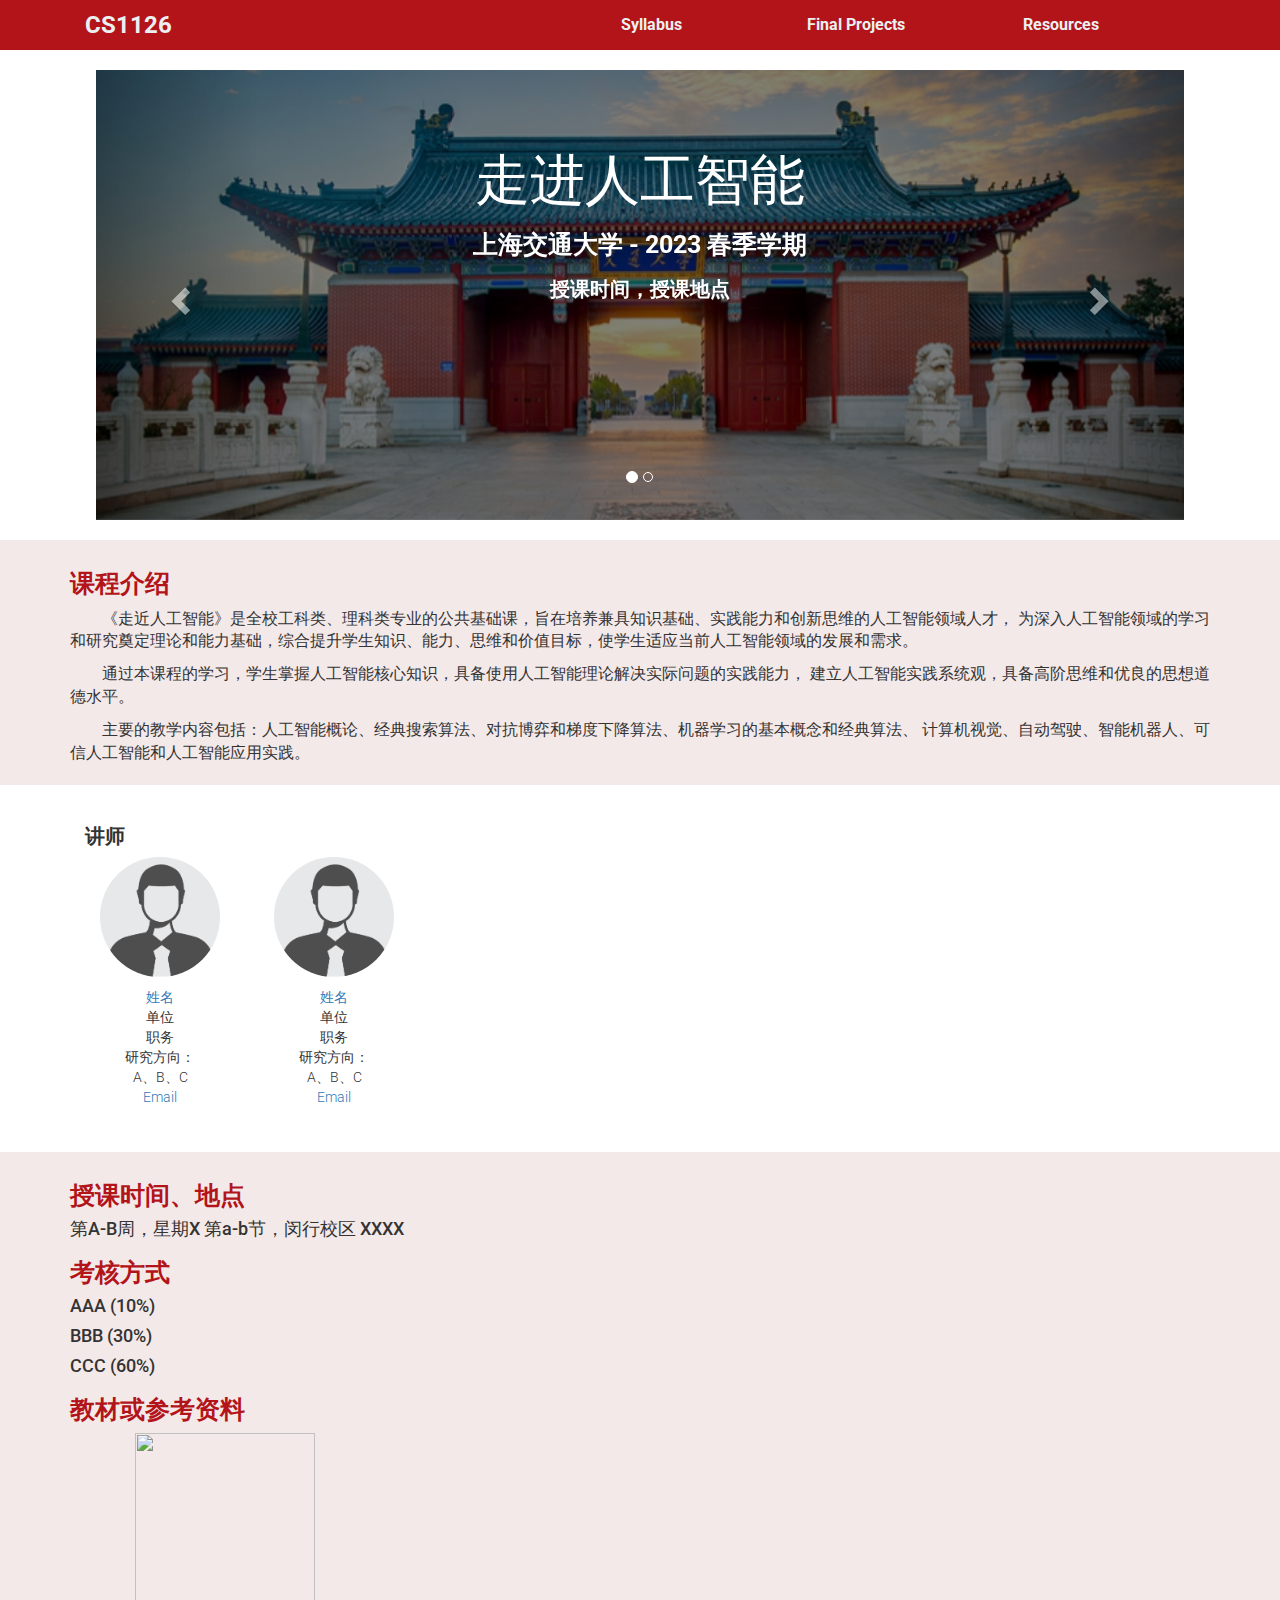
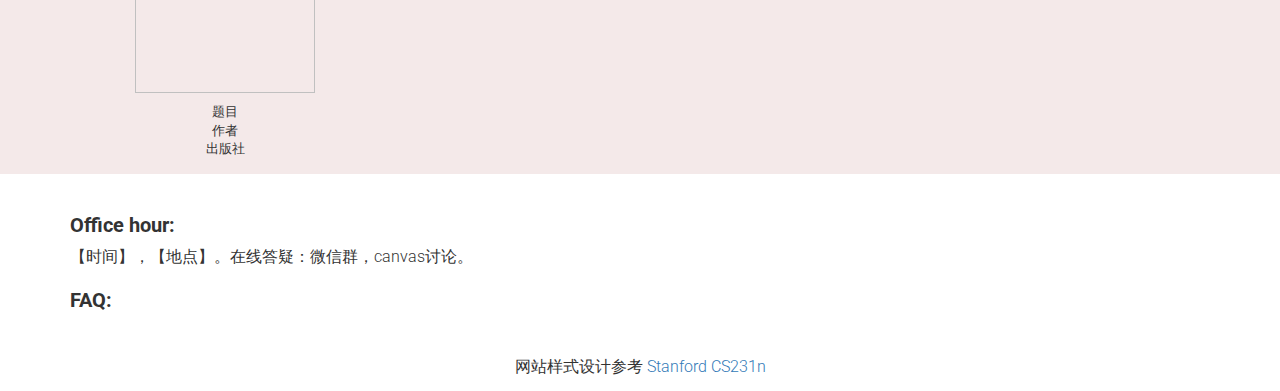
==== index.html @ 5882bd78 "init html" ====
<!DOCTYPE html>

<html lang="en">

<head>
    <meta charset="utf-8">
    <meta name="viewport" content="width=device-width, initial-scale=1.0">
    <script src="https://cdn.staticfile.org/jquery/2.1.1/jquery.min.js"></script>

    <title>SJTU-CS1126</title>

    <link rel="stylesheet" href="https://maxcdn.bootstrapcdn.com/bootstrap/3.2.0/css/bootstrap.min.css">
    <link href='http://fonts.googleapis.com/css?family=Roboto:400,300' rel='stylesheet' type='text/css'>

    <link rel="stylesheet" type="text/css" href="css/style.css"/>
    <link rel="stylesheet" href="https://maxcdn.bootstrapcdn.com/font-awesome/4.4.0/css/font-awesome.min.css">

    <!-- Google tag (gtag.js) 
    <script async src="https://www.googletagmanager.com/gtag/js?id=G-LLQ95VD1N7"></script>
    <script>
    window.dataLayer = window.dataLayer || [];
    function gtag(){dataLayer.push(arguments);}
    gtag('js', new Date());

    gtag('config', 'G-LLQ95VD1N7');
    </script>-->

</head>



<body>
    <nav class="navbar-default navbar-fixed-top">
        <div class="container">
            <div class="navbar-header">
                <a class="navbar-brand brand" href="index.html">CS1126</a>
                <button type="button" class="navbar-toggle collapsed" data-toggle="collapse" data-target="#bs-example-navbar-collapse-1" aria-expanded="false">
                    <span class="icon-bar"></span>
                    <span class="icon-bar"></span>
                    <span class="icon-bar"></span>
                </button>
            </div>

            <div class="collapse navbar-collapse" id="bs-example-navbar-collapse-1">
                <ul class="nav navbar-nav navbar-right">
                    <li><a href="syllabus.html"><b>Syllabus</b></a></li>
                    <li><a href="final_project.html"><b>Final Projects</b></a></li>
                    <li><a href="resources.html"><b>Resources</b></a></li>
                </ul>
            </div>
        </div>
    </nav>

    <div id="pic-header">
        <div id="myCarousel" class="carousel slide">
            
            <div class="overlay"></div>
            <!-- 轮播（Carousel）指标 -->
            <!-- <ol class="carousel-indicators" style="position: absolute; top: 380px; left: 50%;"> -->
            <ol class="carousel-indicators">
                <li data-target="#myCarousel" data-slide-to="0" class="active"></li>
                <li data-target="#myCarousel" data-slide-to="1"></li>
            </ol>   
            <!-- 轮播（Carousel）项目 -->
            <div class="carousel-inner">
                <div class="item active">
                    <!-- <img class="d-block w-100 " src="img/pics/SJTU1.jpg" alt="First slide"> -->
                    <!-- <div class="zoomImage" style="background-image: url(img/pics/SJTU1.jpg);"></div> -->
                    <div class="zoomImage">
                        <img src="img/pics/SJTU1.jpg" alt="Second slide">
                    </div>
                    <!-- <div class="carousel-caption">标题 1</div> -->
                </div>
                <div class="item">
                    <!-- <img class="d-block w-100" src="img/pics/SJTU2.jpg" alt="Second slide"> -->
                    <!-- <div class="zoomImage" style="background-image: url(img/pics/SJTU2.jpg);"></div> -->
                    <div class="zoomImage">
                        <img src="img/pics/SJTU2.jpg" alt="Second slide">
                    </div>
                </div>
            </div>
            <!-- 轮播（Carousel）导航 -->
            <a class="left carousel-control" style="height: 100%; z-index: 10;" href="#myCarousel" role="button" data-slide="prev">
                <span class="glyphicon glyphicon-chevron-left" aria-hidden="true"></span>
                <span class="sr-only">Previous</span>
            </a>
            <a class="right carousel-control" style="height: 100%; z-index: 10;" href="#myCarousel" role="button" data-slide="next">
                <span class="glyphicon glyphicon-chevron-right" aria-hidden="true"></span>
                <span class="sr-only">Next</span>
            </a>
            <!-- 尝试添加背景 
            <div class="overlay"></div> -->
           
        </div> 

        <div class="container h-50 align-items-center" style="margin-top: 60px;">
            <div class="d-flex h-50 text-center align-items-center">
                <div class="w-100 text-white">
                <h1><span style="color: #fff;">走进人工智能</span></h1>
                <h2><span style="color: #fff;">上海交通大学 - 2023 春季学期</span></h2>
                <h3><span style="color: #fff;">授课时间，授课地点</span></h3>
                </div>
            </div>
        </div>
        
    </div>

        
    


    <div class="sechighlight">
        <div class="container sec">
            <h2>课程介绍</h2>

            <div id="coursedesc" style="text-indent:2em">
                <p>《走近人工智能》是全校工科类、理科类专业的公共基础课，旨在培养兼具知识基础、实践能力和创新思维的人工智能领域人才，
                    为深入人工智能领域的学习和研究奠定理论和能力基础，综合提升学生知识、能力、思维和价值目标，使学生适应当前人工智能领域的发展和需求。</p>
                <p>通过本课程的学习，学生掌握人工智能核心知识，具备使用人工智能理论解决实际问题的实践能力，
                    建立人工智能实践系统观，具备高阶思维和优良的思想道德水平。</p>
                <p>主要的教学内容包括：人工智能概论、经典搜索算法、对抗博弈和梯度下降算法、机器学习的基本概念和经典算法、
                    计算机视觉、自动驾驶、智能机器人、可信人工智能和人工智能应用实践。</p>

            </div>
        </div>
    </div>

    <div class="container sec" id="people">
        <div class="col-md-6">
            <h3>讲师</h3>
            <div class="instructor" style="margin-bottom: 25px;">
                <div class="instructorphoto"><img src="img/photo/default-headshot.jpeg"></div>
                <div><a href="" target="_blank">姓名</a></div>
                <div>单位<br>职务<br>
                    研究方向：<br>
                    A、B、C
                </div>
                <div><a href="mailto:">Email</a></div>
            </div>
            
            <div class="instructor" style="margin-bottom: 25px;">
                <div class="instructorphoto"><img src="img/photo/default-headshot.jpeg"></div>
                <div><a href="" target="_blank">姓名</a></div>
                <div>单位<br>职务<br>
                    研究方向：<br>
                    A、B、C
                </div>
                <div><a href="mailto:">Email</a></div>
            </div>

            
        </div>

    </div>

    <div class="sechighlight">
        <div class="container sec" id="logistics">
            <h2>授课时间、地点</h2>
            <h4>第A-B周，星期X 第a-b节，闵行校区 XXXX</h4>

            <h2>考核方式</h2>
            <h4>AAA (10%)</h4>
            <h4>BBB (30%)</h4>
            <h4>CCC (60%)</h4>
            <!-- <ul>
                <li><div class="attn"> 每个项目小组由3名同学组成，1名老师或博士生单独指导 </div></li>
                <li>课程项目演讲 30%</li>
                <li>课程论文 30%</li>
            </ul> -->

            <h2>教材或参考资料</h2>
            <div class="col-md-12">

                <div class="refbook" style="width: 280px">
                    <div class="refbookpic"><img src="img/book/book2.jpeg"></div>
                    <div>
                        题目<br>
                        作者<br>
                        出版社
                    </div>
                </div>
            </div>
            
        </div>
    </div>


    <div class="container sec">
        <h3>Office hour: </h3>
        【时间】，【地点】。在线答疑：微信群，canvas讨论。
        <br>
        <h3>FAQ: </h3>

    </div>

    <!-- jQuery and Boostrap -->
    <script src="https://ajax.googleapis.com/ajax/libs/jquery/1.11.1/jquery.min.js"></script>
    <script src="https://maxcdn.bootstrapcdn.com/bootstrap/3.2.0/js/bootstrap.min.js"></script>

    <div class="container">
        <div class="bottom">
            <span>网站样式设计参考 <a href="http://cs231n.stanford.edu/index.html" target="_blank">Stanford CS231n</a></span>
        </div>
    </div>
    

</body>

</html>
---- css/style.css ----
body {
    font-family: 'Roboto', sans-serif;
    font-weight: 300;
    font-size: 16px;
    padding-top: 70px;
}

p {
    text-align: justify;
}

#header {
    margin-top: 20px;
    margin-bottom: 20px;
}

h1 {
    font-size: 30px;
    font-weight: 300;
    text-align: center;
}

h2 {
    font-size: 25px;
    /* font-weight: 300; */
    font-weight: bold;
    /* color: #8c1515; */
    color: #b2141a;
}

h3 {
    font-size: 20px;
    font-weight: bold;
}

.lhead {
    font-weight: normal;
    margin-top: 5px;
}

.litem {
    margin-top: 5px;
}

#footer {
    height: 100px;
    padding-top: 50px;
    text-align: center;
    position: relative;
}




.logo-left {
    height: 60px;
    float: left;
    margin-left: 50px;
}

.logo-right {
    height: 60px;
    float: right;
    margin-right: 50px;
}

.instructor {
    display: inline-block;
    width: 150px;
    text-align: center;
    margin-right: 20px;
    margin-bottom: 5px;
    font-size: 14px;
    vertical-align: middle;
}

/* .instructorphoto img {
    width: 120px;
    border-radius: 10px;
    margin-bottom: 10px;
    vertical-align: top;
} */

.instructorphoto img{
    width: 120px;
    height: 120px;
    object-fit: cover;
    display: inline-block;
    border: none;
    border-radius: 100px;
    margin-bottom: 10px;
}

.instructor .desc{
    height: 20%;
    margin-top: 10px;
}

.refbook{
    display: inline-block;
    width: 240px;
    text-align: center;
    margin-right: 5px;
    margin-bottom: 5px;
    font-size: 13px;
    vertical-align: middle;
}

.refbook btitle{
    font-size: 18px;
}

.refbookpic img{
    width: 180px;
    height: 260px;
    object-fit: cover;
    display: inline-block;
    border: none;
    margin-bottom: 10px;
}

.sec {
    margin-bottom: 10px;
    padding-top: 10px;
    padding-bottom: 10px;
}

.sechighlight {
    /* background-color: #f7f6f1; */
    background-color: #f4e9e9;
}

.tt {
    color: #060;
    display: inline-block;
}

#inputlayer {
    width: 65px;
}

.layer {
    width: 35px;
    display: inline-block;
    vertical-align: middle;
    margin-left: 10px;
    margin-bottom: 5px;
}

.actmap {
    display: block;
    border: 2px solid #FFF;
}

.pp {
    color: black;
    text-align: left;
    padding: 5px;
    height: 32px;
    margin: 2px;
    background-color: rgb(85, 187, 85);
    overflow: visible !important;
}


.qq {
    color: #060;
}

.qa {
    font-style: italic;
}

.attn{
    color: #ed1919;
}

.qqa {
    margin-bottom: 20px;
}

.spanh {
    font-weight: normal;
}

#coursedesc {
    text-align: justify;
}

#classicons {
    position: absolute;
    bottom: 20px;
    right: 20px;
}

.bold {
    font-weight: bold;
}

.red {
    color: #FF0000;
}

/* Navbar color / spacing */

.navbar-default {
    /* background-color: #8c1515;
    border-color: #c0392b; */
    background-color: #b2141a;
    border-color: #d8494ee5;
    
    text-align: center;
}

.navbar-default .navbar-brand {
    color: #ecf0f1;
    font-weight: bold;
    font-size: 24px;
    /* min-width: 20%; */
}

.navbar-default .navbar-brand:hover,
.navbar-default .navbar-brand:focus {
    color: #fbcbcc;
}

.navbar-default .navbar-text {
    color: #ecf0f1;
}

.navbar-default .navbar-collapse>ul {
    width: 60%;
    min-width: 30%;
}

.navbar-default .navbar-collapse>ul>li {
    width: 30%;
}

.navbar-default .navbar-nav>li>a {
    color: #ecf0f1;
    padding-right: 5px;
    padding-left: 20px;
}

.navbar-default .navbar-nav>li>a:hover,
.navbar-default .navbar-nav>li>a:focus {
    color: #fbcbcc;
}

.navbar-default .navbar-nav>.active>a,
.navbar-default .navbar-nav>.active>a:hover,
.navbar-default .navbar-nav>.active>a:focus {
    color: #fbcbcc;
    background-color: #c0392b;
}

.navbar-default .navbar-nav>.open>a,
.navbar-default .navbar-nav>.open>a:hover,
.navbar-default .navbar-nav>.open>a:focus {
    color: #fbcbcc;
    background-color: #c0392b;
}

.navbar-default .navbar-toggle {
    border-color: #fac07e;
}

.navbar-default .navbar-toggle:hover,
.navbar-default .navbar-toggle:focus {
    background-color: #e08e3c;
}

.navbar-default .navbar-toggle .icon-bar {
    background-color: #f7d9a6;
}

.navbar-default .navbar-collapse,
.navbar-default .navbar-form {
    border-color: #ecf0f1;
}

.navbar-default .navbar-link {
    color: #ecf0f1;
}

.navbar-default .navbar-link:hover {
    color: #fbe7cb;
}

/* Handle formatting on mobile */

@media (max-width: 767px) {
    .navbar-default .navbar-collapse>ul>li {
        width: 100%;
        text-align: left;
    }
    /* Force table to not be like tables anymore */
    table,
    thead,
    tbody,
    th,
    td,
    tr {
        display: block;
    }
    /* Hide table headers (but not display: none;, for accessibility) */
    thead tr {
        position: absolute;
        top: -9999px;
        left: -9999px;
    }
    /* Make each row look like a card */
    table tr {
        margin-bottom: 20px;
        border-bottom: 2px solid #ddd;
        box-shadow: 2px 2px 1px #dadada;
    }
    tr {
        border: 1px solid #ccc;
    }
    /* Behave  like a "row" */
    td {
        border: none;
        border-bottom: 1px solid #eee;
        position: relative;
        padding-left: 50%;
    }
    /* Position table header as data labels */
    td:before {
        top: 6px;
        left: 6px;
        width: 45%;
        padding-right: 10px;
        white-space: nowrap;
    }

    .container h1{
        font-size: 30px;
    }
    .container h2{
        font-size: 22px;
    }
    .container h3{
        font-size: 18px;
    }

}

@media (min-width: 767px) {
    .container h1{
        font-size: 55px;
    }
}



/* #video-header {
    position: relative;
    background-color: #333;
    height: 60vh;
    min-height: 25rem;
    max-height: 45rem;
    width: 85%;
    max-width: 1200px;
    overflow: hidden;
    margin: 0 auto;
    clear: both;
    margin-bottom: 20px;
}

#video-header div{
    margin: 0 auto;
    text-align: center;
    width: 100%;
}


#video-header video {
    position: absolute;
    top: 50%;
    left: 50%;
    min-width: 100%;
    min-height: 100%;
    width: auto;
    height: auto; 
    z-index: 0;
    -ms-transform: translateX(-50%) translateY(-50%);
    -moz-transform: translateX(-50%) translateY(-50%);
    -webkit-transform: translateX(-50%) translateY(-50%);
    transform: translateX(-50%) translateY(-50%);

    object-fit: fill
}

#video-header .container {
    position: relative;
    z-index: 2;
    margin-top: 9em;
}

#video-header .overlay {
    position: absolute;
    top: 100;
    left: 0;
    height: 100%;
    width: 100%;
    background-color: black;
    opacity: 0.5;
    z-index: 1;

} */
  

.bottom {
    display:block;
    width:100%;
    text-align:center;
    margin-top: 15px;
    margin-bottom: 15px;
    height: 20px;
}
.bottom span {
    position:relative;
    display:block;
    text-align: center;

}


#pic-header {
    position: relative;
    display: block;
    /* background-color: #333; */
    height: 60vh;
    min-height: 25rem;
    max-height: 45rem;
    width: 85%;
    max-width: 1200px;
    overflow: hidden;
    margin: 0 auto;
    clear: both;
    margin-bottom: 20px;
}


#pic-header div{
    margin: 0 auto;
    text-align: center;
    width: 100%;
}


/* .zoomImage{
    display: block;
    width:100%;
    height:0;
    padding-bottom: 40%;
    overflow:hidden;
    background-position: center center;
    background-repeat: no-repeat;
    -webkit-background-size:cover;
    -moz-background-size:cover;
    background-size:cover;
} */

/* .zoomImage img{
    width: 100%;
    height: 100%;
    width: auto;
    height: auto;
    object-fit: contain;
} */


.zoomImage{
    display: block;
    width:100%;
    height: 60vh;
    min-height: 25rem;
    max-height: 45rem;
}
.zoomImage img{
    width: 100%;
    height: 100%;
    object-fit: cover;
}

#pic-header .container {
    position: relative;
    z-index: 2;
    margin-top: 6em;
    width: 60%;
}

#pic-header .container h1{
    font-weight: bolder;
}

#pic-header .overlay {
    position: absolute;
    top: 100;
    left: 0;
    height: 100%;
    width: 100%;
    background-color: black;
    opacity: 0.5;
    z-index: 1;
}

#myCarousel {
    position: absolute;
    min-width: 100%;
    width: auto;
    height: fit-content;
    /* height: 60vh;
    min-height: 25rem;
    max-height: 45rem; */
}
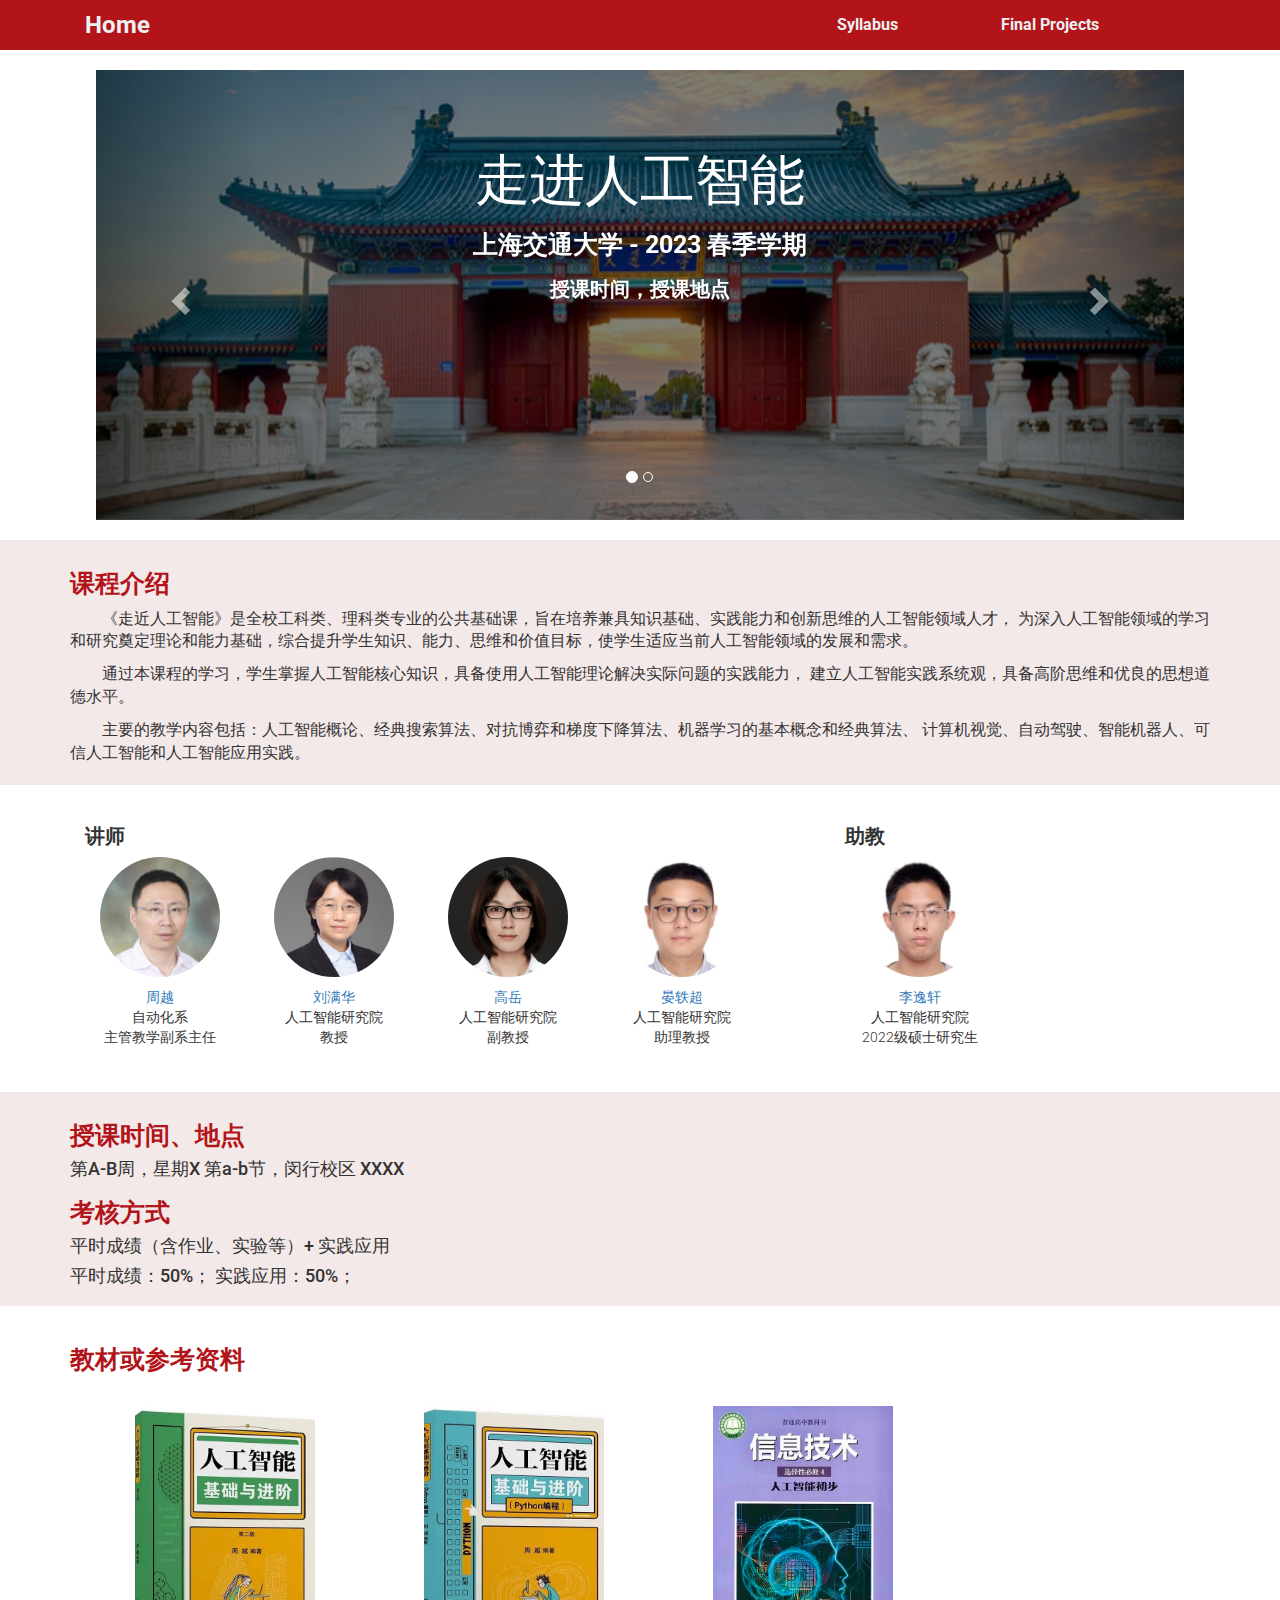
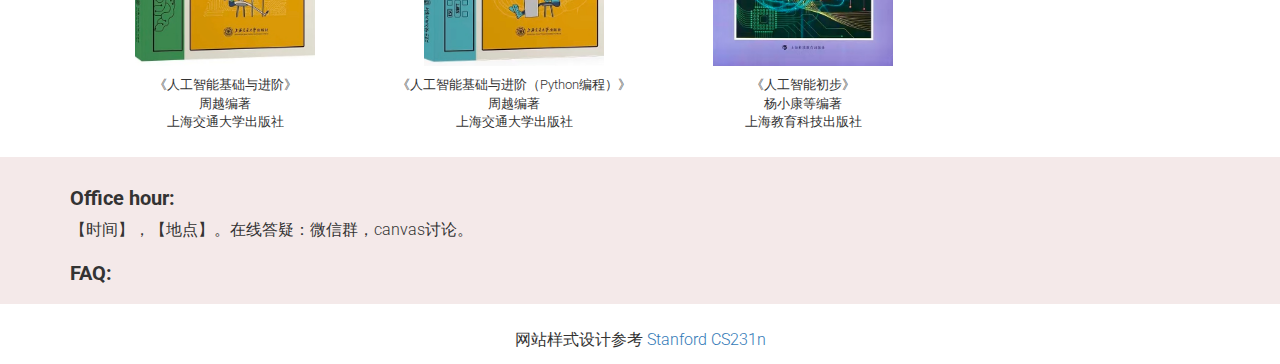
==== commit a319b0fb: "update info" ====
--- a/index.html
+++ b/index.html
@@ -7,7 +7,7 @@
     <meta name="viewport" content="width=device-width, initial-scale=1.0">
     <script src="https://cdn.staticfile.org/jquery/2.1.1/jquery.min.js"></script>
 
-    <title>SJTU-CS1126</title>
+    <title>SJTU-走进人工智能</title>
 
     <link rel="stylesheet" href="https://maxcdn.bootstrapcdn.com/bootstrap/3.2.0/css/bootstrap.min.css">
     <link href='http://fonts.googleapis.com/css?family=Roboto:400,300' rel='stylesheet' type='text/css'>
@@ -33,7 +33,7 @@
     <nav class="navbar-default navbar-fixed-top">
         <div class="container">
             <div class="navbar-header">
-                <a class="navbar-brand brand" href="index.html">CS1126</a>
+                <a class="navbar-brand brand" href="index.html">Home</a>
                 <button type="button" class="navbar-toggle collapsed" data-toggle="collapse" data-target="#bs-example-navbar-collapse-1" aria-expanded="false">
                     <span class="icon-bar"></span>
                     <span class="icon-bar"></span>
@@ -45,7 +45,7 @@
                 <ul class="nav navbar-nav navbar-right">
                     <li><a href="syllabus.html"><b>Syllabus</b></a></li>
                     <li><a href="final_project.html"><b>Final Projects</b></a></li>
-                    <li><a href="resources.html"><b>Resources</b></a></li>
+                    <!-- <li><a href="resources.html"><b>Resources</b></a></li> -->
                 </ul>
             </div>
         </div>
@@ -102,12 +102,9 @@
                 </div>
             </div>
         </div>
+    </div>
+
         
-    </div>
-
-        
-    
-
 
     <div class="sechighlight">
         <div class="container sec">
@@ -126,29 +123,47 @@
     </div>
 
     <div class="container sec" id="people">
-        <div class="col-md-6">
+        <div class="col-md-8">
             <h3>讲师</h3>
             <div class="instructor" style="margin-bottom: 25px;">
-                <div class="instructorphoto"><img src="img/photo/default-headshot.jpeg"></div>
-                <div><a href="" target="_blank">姓名</a></div>
-                <div>单位<br>职务<br>
-                    研究方向：<br>
-                    A、B、C
-                </div>
-                <div><a href="mailto:">Email</a></div>
+                <div class="instructorphoto"><img src="img/photo/yzhou2.jpg"></div>
+                <div><a href="" target="_blank">周越</a></div>
+                <div>自动化系<br>主管教学副系主任<br>
+                </div>
             </div>
             
             <div class="instructor" style="margin-bottom: 25px;">
-                <div class="instructorphoto"><img src="img/photo/default-headshot.jpeg"></div>
-                <div><a href="" target="_blank">姓名</a></div>
-                <div>单位<br>职务<br>
-                    研究方向：<br>
-                    A、B、C
-                </div>
-                <div><a href="mailto:">Email</a></div>
+                <div class="instructorphoto"><img src="img/photo/mhliu2.jpg"></div>
+                <div><a href="" target="_blank">刘满华</a></div>
+                <div>人工智能研究院<br>教授<br>
+                </div>
+            </div>
+
+            <div class="instructor" style="margin-bottom: 25px;">
+                <div class="instructorphoto"><img src="img/photo/ygao.jpeg"></div>
+                <div><a href="" target="_blank">高岳</a></div>
+                <div>人工智能研究院<br>副教授<br>
+                </div>
+            </div>
+
+            <div class="instructor" style="margin-bottom: 25px;">
+                <div class="instructorphoto"><img src="img/photo/ycyan2.jpg"></div>
+                <div><a href="" target="_blank">晏轶超</a></div>
+                <div>人工智能研究院<br>助理教授<br>
+                </div>
             </div>
 
             
+        </div>
+
+        <div class="col-md-2">
+            <h3>助教</h3>
+            <div class="instructor" style="margin-bottom: 25px;">
+                <div class="instructorphoto"><img src="img/photo/yxli2.jpg"></div>
+                <div><a href="" target="_blank">李逸轩</a></div>
+                <div>人工智能研究院<br>2022级硕士研究生<br>
+                </div>
+            </div>
         </div>
 
     </div>
@@ -159,39 +174,56 @@
             <h4>第A-B周，星期X 第a-b节，闵行校区 XXXX</h4>
 
             <h2>考核方式</h2>
-            <h4>AAA (10%)</h4>
-            <h4>BBB (30%)</h4>
-            <h4>CCC (60%)</h4>
-            <!-- <ul>
-                <li><div class="attn"> 每个项目小组由3名同学组成，1名老师或博士生单独指导 </div></li>
-                <li>课程项目演讲 30%</li>
-                <li>课程论文 30%</li>
-            </ul> -->
-
-            <h2>教材或参考资料</h2>
-            <div class="col-md-12">
-
-                <div class="refbook" style="width: 280px">
-                    <div class="refbookpic"><img src="img/book/book2.jpeg"></div>
-                    <div>
-                        题目<br>
-                        作者<br>
-                        出版社
-                    </div>
-                </div>
-            </div>
-            
-        </div>
-    </div>
-
-
-    <div class="container sec">
-        <h3>Office hour: </h3>
-        【时间】，【地点】。在线答疑：微信群，canvas讨论。
+            <h4>平时成绩（含作业、实验等）+ 实践应用</h4>
+            <h4>平时成绩：50%； 实践应用：50%； </h4>
+        </div>
+    </div>
+
+    <div class="container sec" >
+        <h2>教材或参考资料</h2>
         <br>
-        <h3>FAQ: </h3>
-
-    </div>
+        <div class="col-md-12">
+
+            <div class="refbook" style="width: 280px">
+                <div class="refbookpic"><img src="img/book/book1-2.jpg"></div>
+                <div>
+                    《人工智能基础与进阶》<br>
+                    周越编著<br>
+                    上海交通大学出版社
+                </div>
+            </div>
+
+            <div class="refbook" style="width: 280px">
+                <div class="refbookpic"><img src="img/book/book2-2.jpg"></div>
+                <div>
+                    《人工智能基础与进阶（Python编程）》<br>
+                    周越编著<br>
+                    上海交通大学出版社
+                </div>
+            </div>
+
+            <div class="refbook" style="width: 280px">
+                <div class="refbookpic"><img src="img/book/book3-2.jpg"></div>
+                <div>
+                    《人工智能初步》<br>
+                    杨小康等编著<br>
+                    上海教育科技出版社
+                </div>
+            </div>
+
+        </div>
+    </div>
+
+
+    <div class="sechighlight">
+        <div class="container sec">
+            <h3>Office hour: </h3>
+            【时间】，【地点】。在线答疑：微信群，canvas讨论。
+            <br>
+            <h3>FAQ: </h3>
+        </div>
+    </div>
+
 
     <!-- jQuery and Boostrap -->
     <script src="https://ajax.googleapis.com/ajax/libs/jquery/1.11.1/jquery.min.js"></script>
--- a/css/style.css
+++ b/css/style.css
@@ -229,12 +229,15 @@
 }
 
 .navbar-default .navbar-collapse>ul {
-    width: 60%;
-    min-width: 30%;
+    /* width: 60%;
+    min-width: 30%; */
+    width: 40%;
+    min-width: 20%;
 }
 
 .navbar-default .navbar-collapse>ul>li {
-    width: 30%;
+    /* width: 30%; */
+    width: 40%;
 }
 
 .navbar-default .navbar-nav>li>a {
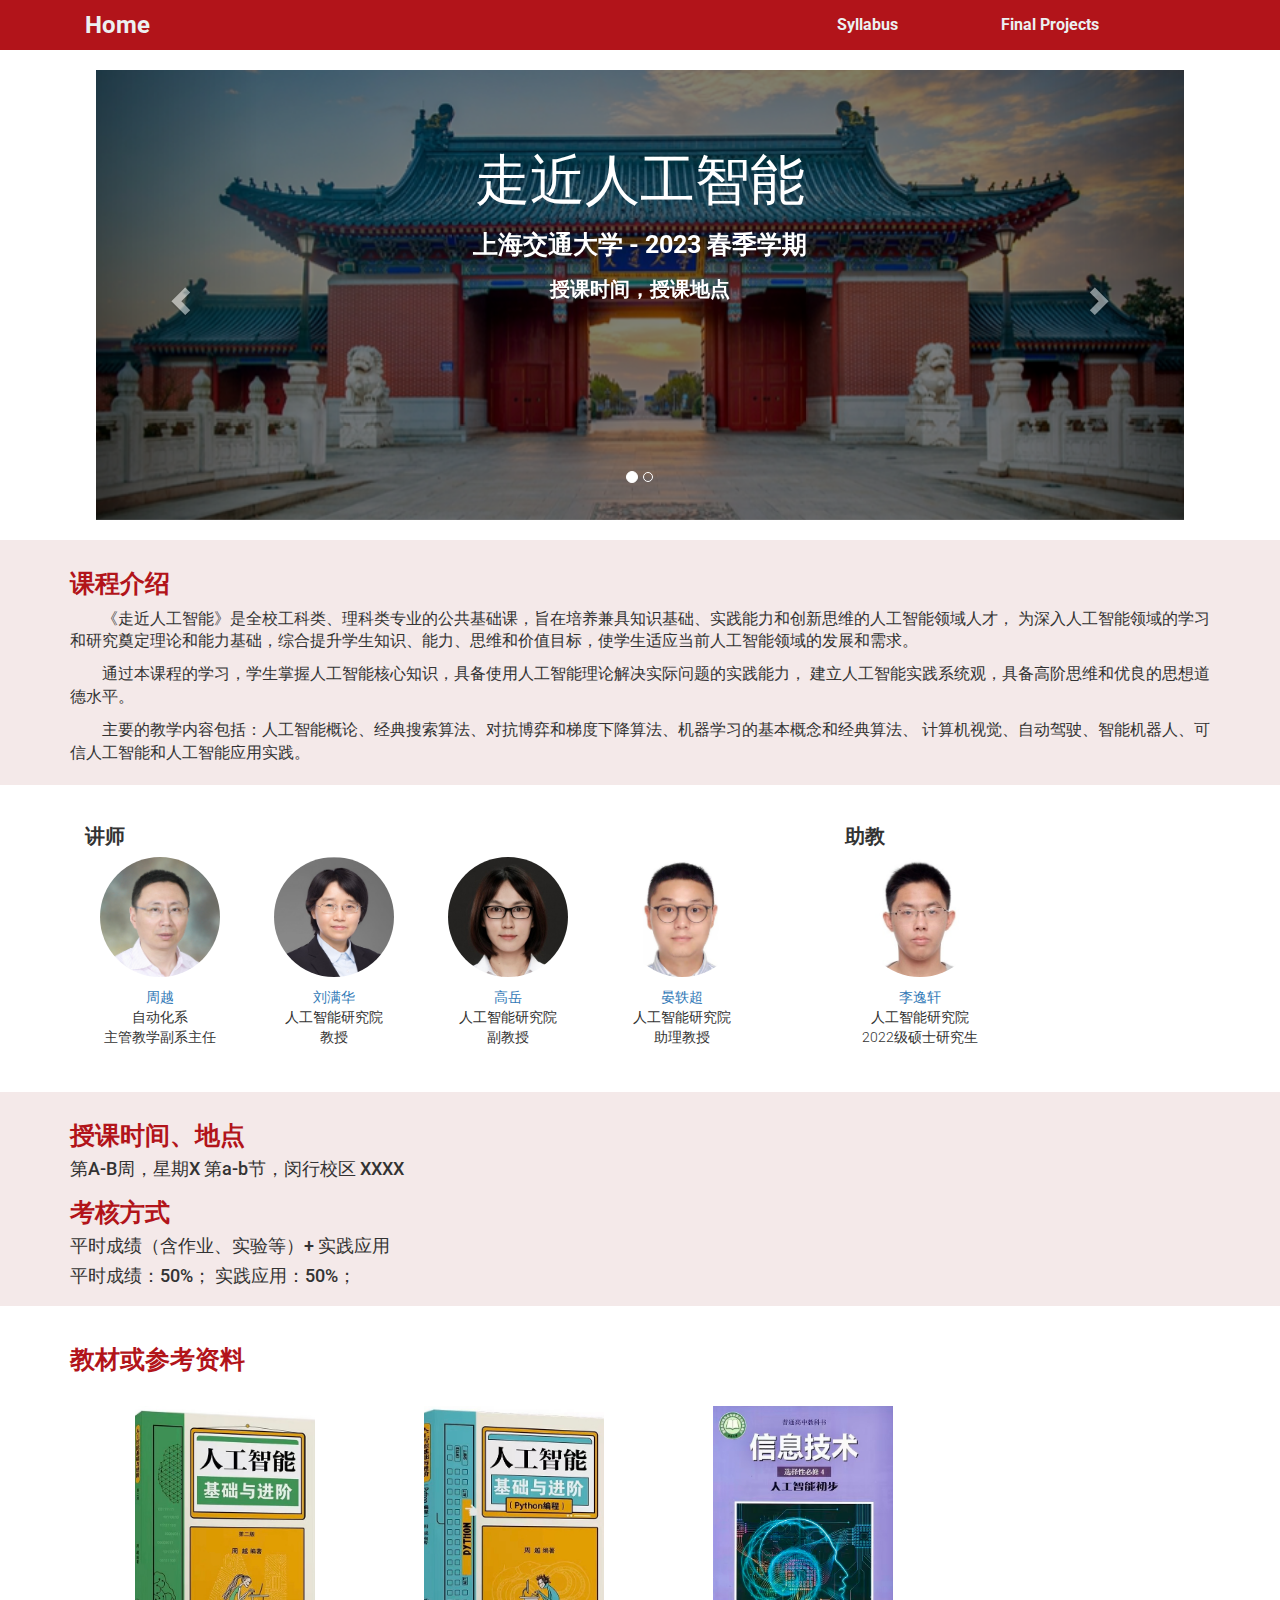
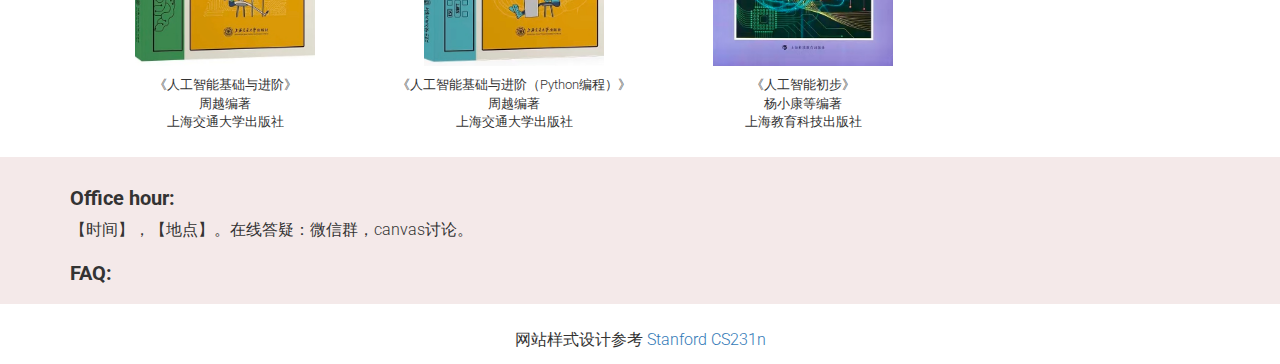
==== commit 81ecb033: "update title" ====
--- a/index.html
+++ b/index.html
@@ -7,7 +7,7 @@
     <meta name="viewport" content="width=device-width, initial-scale=1.0">
     <script src="https://cdn.staticfile.org/jquery/2.1.1/jquery.min.js"></script>
 
-    <title>SJTU-走进人工智能</title>
+    <title>SJTU-走近人工智能</title>
 
     <link rel="stylesheet" href="https://maxcdn.bootstrapcdn.com/bootstrap/3.2.0/css/bootstrap.min.css">
     <link href='http://fonts.googleapis.com/css?family=Roboto:400,300' rel='stylesheet' type='text/css'>
@@ -96,7 +96,7 @@
         <div class="container h-50 align-items-center" style="margin-top: 60px;">
             <div class="d-flex h-50 text-center align-items-center">
                 <div class="w-100 text-white">
-                <h1><span style="color: #fff;">走进人工智能</span></h1>
+                <h1><span style="color: #fff;">走近人工智能</span></h1>
                 <h2><span style="color: #fff;">上海交通大学 - 2023 春季学期</span></h2>
                 <h3><span style="color: #fff;">授课时间，授课地点</span></h3>
                 </div>
--- a/css/style.css
+++ b/css/style.css
@@ -339,7 +339,7 @@
     }
 
     .container h1{
-        font-size: 30px;
+        font-size: 26px;
     }
     .container h2{
         font-size: 22px;
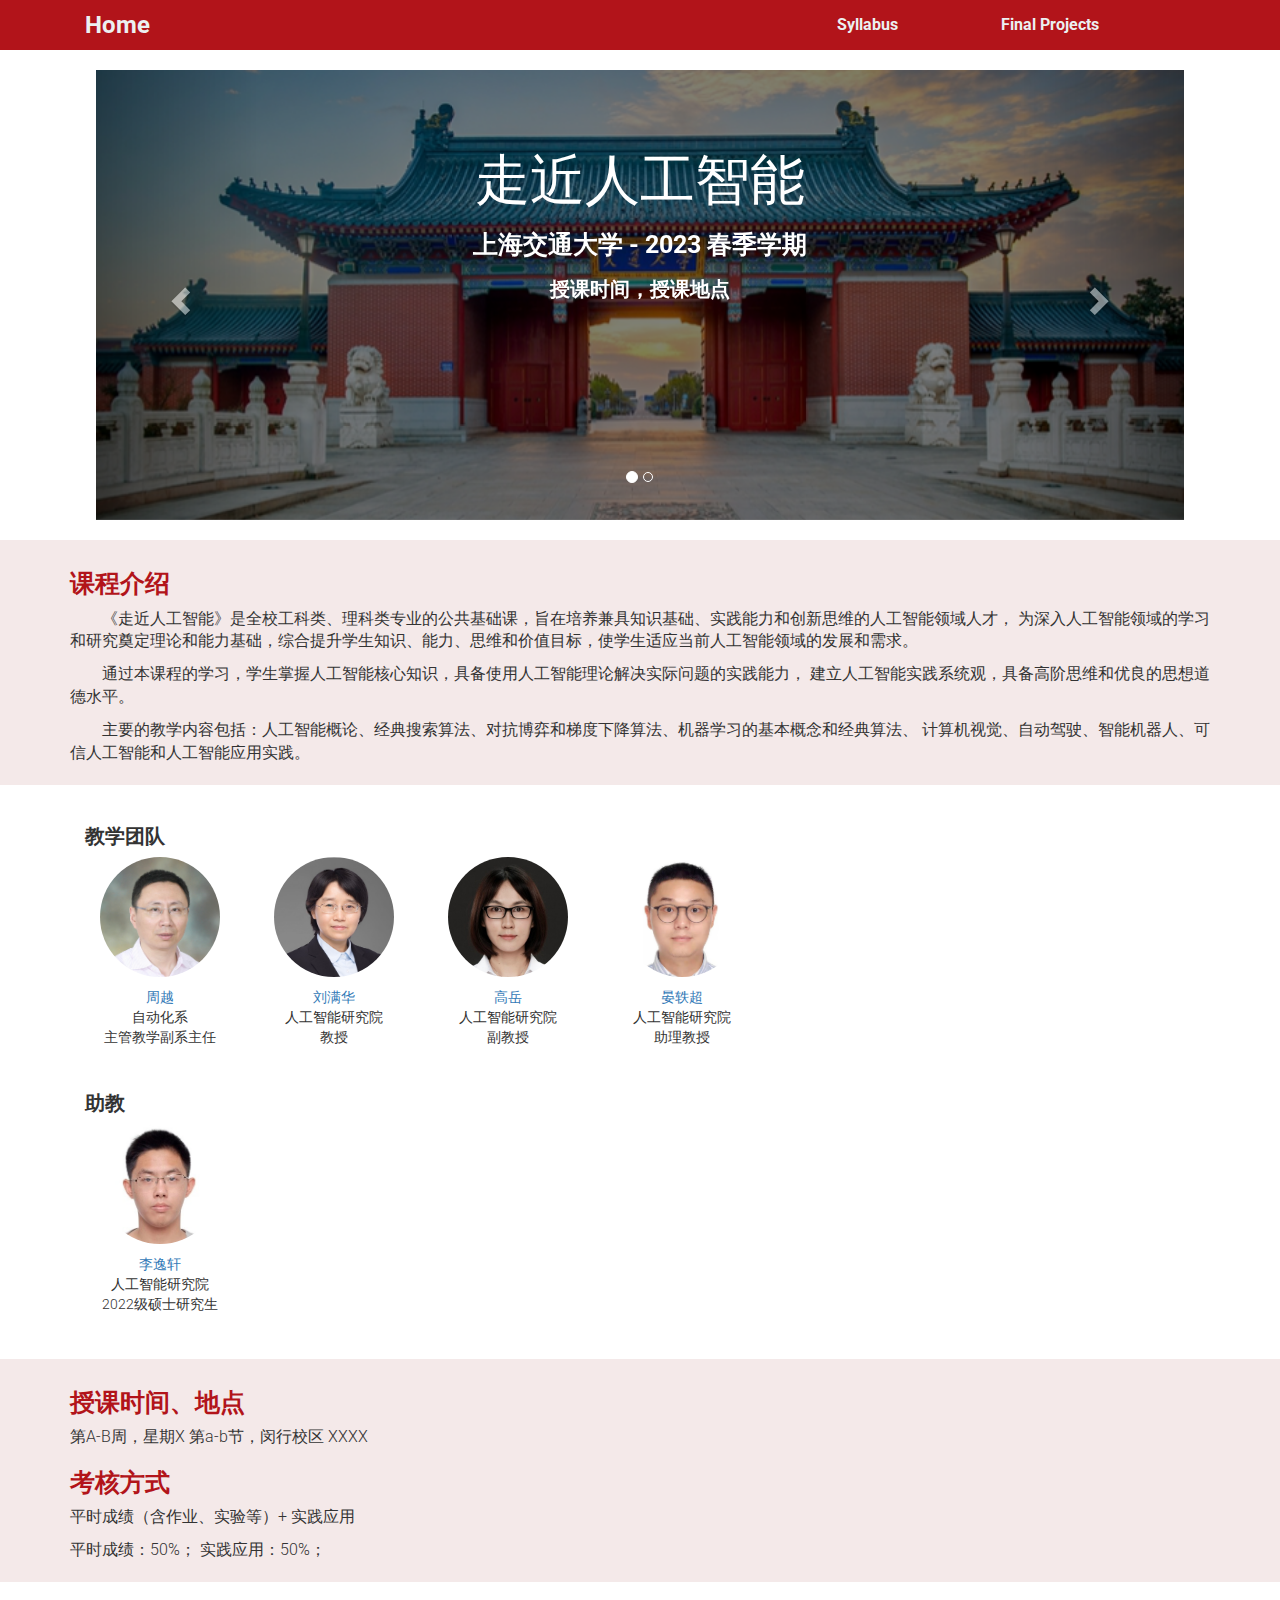
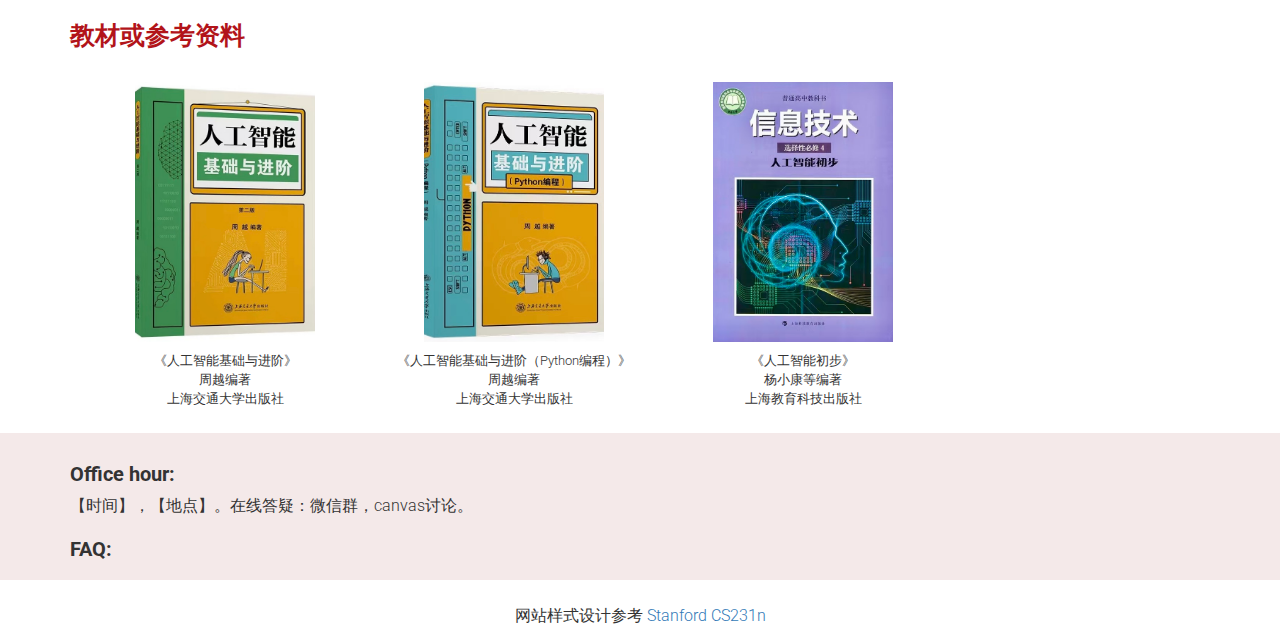
==== commit 3fb7a4bb: "adjust style" ====
--- a/index.html
+++ b/index.html
@@ -123,8 +123,8 @@
     </div>
 
     <div class="container sec" id="people">
-        <div class="col-md-8">
-            <h3>讲师</h3>
+        <div class="col-md-12">
+            <h3>教学团队</h3>
             <div class="instructor" style="margin-bottom: 25px;">
                 <div class="instructorphoto"><img src="img/photo/yzhou2.jpg"></div>
                 <div><a href="" target="_blank">周越</a></div>
@@ -156,7 +156,7 @@
             
         </div>
 
-        <div class="col-md-2">
+        <div class="col-md-12">
             <h3>助教</h3>
             <div class="instructor" style="margin-bottom: 25px;">
                 <div class="instructorphoto"><img src="img/photo/yxli2.jpg"></div>
@@ -171,11 +171,11 @@
     <div class="sechighlight">
         <div class="container sec" id="logistics">
             <h2>授课时间、地点</h2>
-            <h4>第A-B周，星期X 第a-b节，闵行校区 XXXX</h4>
+            <p>第A-B周，星期X 第a-b节，闵行校区 XXXX</p>
 
             <h2>考核方式</h2>
-            <h4>平时成绩（含作业、实验等）+ 实践应用</h4>
-            <h4>平时成绩：50%； 实践应用：50%； </h4>
+            <p>平时成绩（含作业、实验等）+ 实践应用</p>
+            <p>平时成绩：50%； 实践应用：50%； </p>
         </div>
     </div>
 
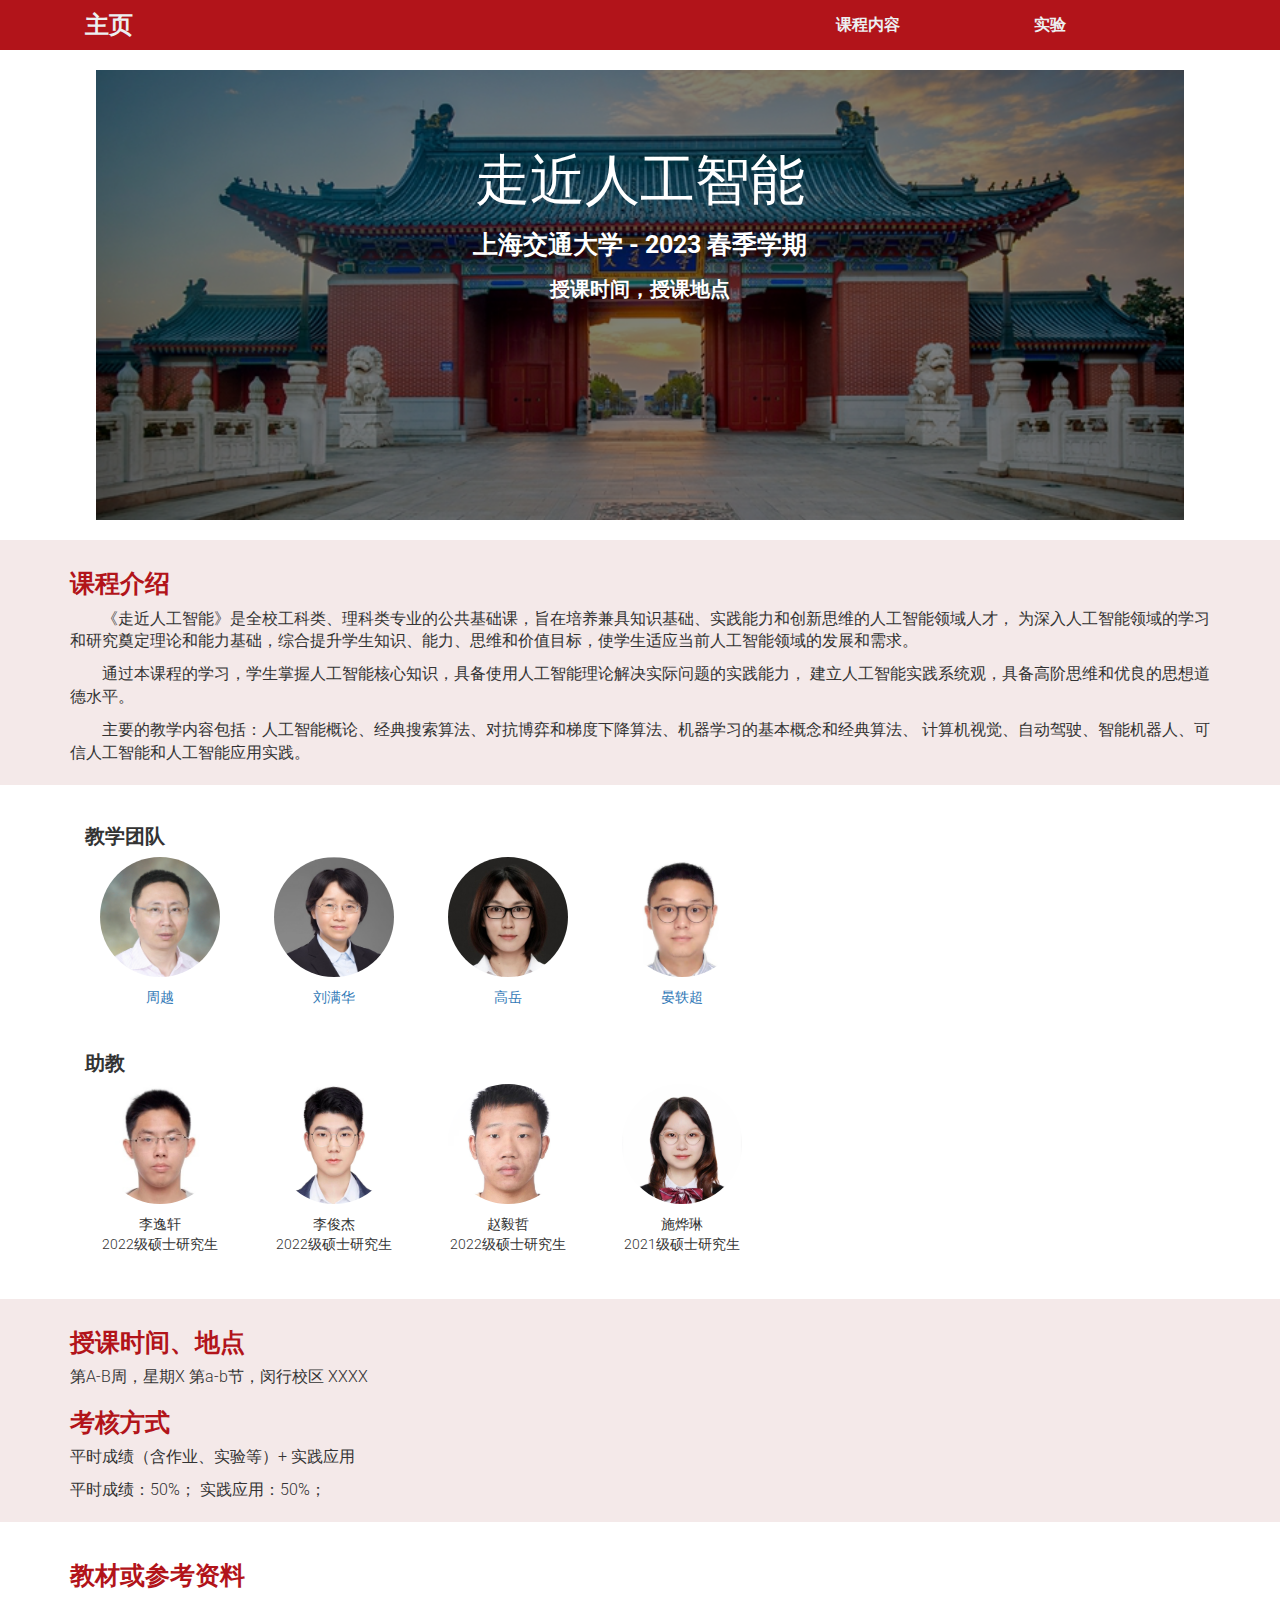
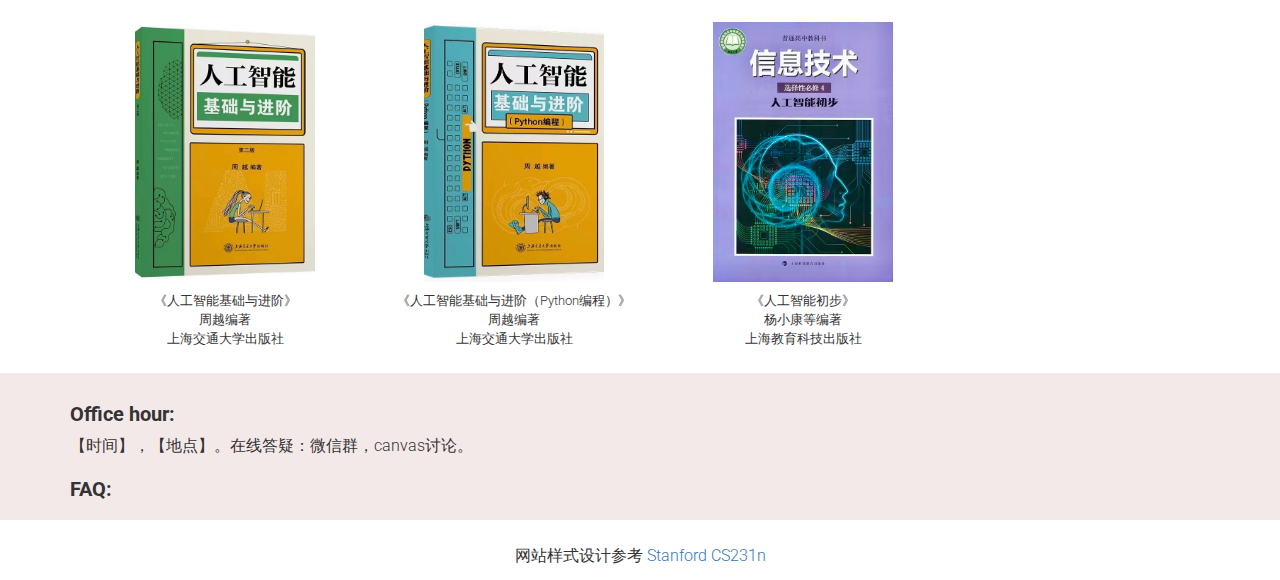
==== commit a844a765: "update info" ====
--- a/index.html
+++ b/index.html
@@ -33,7 +33,7 @@
     <nav class="navbar-default navbar-fixed-top">
         <div class="container">
             <div class="navbar-header">
-                <a class="navbar-brand brand" href="index.html">Home</a>
+                <a class="navbar-brand brand" href="index.html">主页</a>
                 <button type="button" class="navbar-toggle collapsed" data-toggle="collapse" data-target="#bs-example-navbar-collapse-1" aria-expanded="false">
                     <span class="icon-bar"></span>
                     <span class="icon-bar"></span>
@@ -43,8 +43,8 @@
 
             <div class="collapse navbar-collapse" id="bs-example-navbar-collapse-1">
                 <ul class="nav navbar-nav navbar-right">
-                    <li><a href="syllabus.html"><b>Syllabus</b></a></li>
-                    <li><a href="final_project.html"><b>Final Projects</b></a></li>
+                    <li><a href="syllabus.html"><b>课程内容</b></a></li>
+                    <li><a href="final_project.html"><b>实验</b></a></li>
                     <!-- <li><a href="resources.html"><b>Resources</b></a></li> -->
                 </ul>
             </div>
@@ -55,31 +55,25 @@
         <div id="myCarousel" class="carousel slide">
             
             <div class="overlay"></div>
-            <!-- 轮播（Carousel）指标 -->
-            <!-- <ol class="carousel-indicators" style="position: absolute; top: 380px; left: 50%;"> -->
-            <ol class="carousel-indicators">
+            <div class="zoomImage">
+                <img src="img/pics/SJTU1.jpg" alt="Second slide">
+            </div>
+            <!-- <ol class="carousel-indicators">
                 <li data-target="#myCarousel" data-slide-to="0" class="active"></li>
                 <li data-target="#myCarousel" data-slide-to="1"></li>
             </ol>   
-            <!-- 轮播（Carousel）项目 -->
             <div class="carousel-inner">
                 <div class="item active">
-                    <!-- <img class="d-block w-100 " src="img/pics/SJTU1.jpg" alt="First slide"> -->
-                    <!-- <div class="zoomImage" style="background-image: url(img/pics/SJTU1.jpg);"></div> -->
                     <div class="zoomImage">
                         <img src="img/pics/SJTU1.jpg" alt="Second slide">
                     </div>
-                    <!-- <div class="carousel-caption">标题 1</div> -->
                 </div>
                 <div class="item">
-                    <!-- <img class="d-block w-100" src="img/pics/SJTU2.jpg" alt="Second slide"> -->
-                    <!-- <div class="zoomImage" style="background-image: url(img/pics/SJTU2.jpg);"></div> -->
                     <div class="zoomImage">
                         <img src="img/pics/SJTU2.jpg" alt="Second slide">
                     </div>
                 </div>
             </div>
-            <!-- 轮播（Carousel）导航 -->
             <a class="left carousel-control" style="height: 100%; z-index: 10;" href="#myCarousel" role="button" data-slide="prev">
                 <span class="glyphicon glyphicon-chevron-left" aria-hidden="true"></span>
                 <span class="sr-only">Previous</span>
@@ -87,10 +81,7 @@
             <a class="right carousel-control" style="height: 100%; z-index: 10;" href="#myCarousel" role="button" data-slide="next">
                 <span class="glyphicon glyphicon-chevron-right" aria-hidden="true"></span>
                 <span class="sr-only">Next</span>
-            </a>
-            <!-- 尝试添加背景 
-            <div class="overlay"></div> -->
-           
+            </a> -->
         </div> 
 
         <div class="container h-50 align-items-center" style="margin-top: 60px;">
@@ -128,29 +119,25 @@
             <div class="instructor" style="margin-bottom: 25px;">
                 <div class="instructorphoto"><img src="img/photo/yzhou2.jpg"></div>
                 <div><a href="" target="_blank">周越</a></div>
-                <div>自动化系<br>主管教学副系主任<br>
-                </div>
+                <!-- <div>自动化系<br>主管教学副系主任<br></div> -->
             </div>
             
             <div class="instructor" style="margin-bottom: 25px;">
                 <div class="instructorphoto"><img src="img/photo/mhliu2.jpg"></div>
                 <div><a href="" target="_blank">刘满华</a></div>
-                <div>人工智能研究院<br>教授<br>
-                </div>
+                <!-- <div>人工智能研究院<br>教授<br></div> -->
             </div>
 
             <div class="instructor" style="margin-bottom: 25px;">
                 <div class="instructorphoto"><img src="img/photo/ygao.jpeg"></div>
                 <div><a href="" target="_blank">高岳</a></div>
-                <div>人工智能研究院<br>副教授<br>
-                </div>
+                <!-- <div>人工智能研究院<br>副教授<br></div> -->
             </div>
 
             <div class="instructor" style="margin-bottom: 25px;">
                 <div class="instructorphoto"><img src="img/photo/ycyan2.jpg"></div>
                 <div><a href="" target="_blank">晏轶超</a></div>
-                <div>人工智能研究院<br>助理教授<br>
-                </div>
+                <!-- <div>人工智能研究院<br>助理教授<br></div> -->
             </div>
 
             
@@ -160,9 +147,26 @@
             <h3>助教</h3>
             <div class="instructor" style="margin-bottom: 25px;">
                 <div class="instructorphoto"><img src="img/photo/yxli2.jpg"></div>
-                <div><a href="" target="_blank">李逸轩</a></div>
-                <div>人工智能研究院<br>2022级硕士研究生<br>
-                </div>
+                <div>李逸轩</div>
+                <div>2022级硕士研究生<br></div>
+            </div>
+
+            <div class="instructor" style="margin-bottom: 25px;">
+                <div class="instructorphoto"><img src="img/photo/jjli.jpg"></div>
+                <div>李俊杰</div>
+                <div>2022级硕士研究生<br></div>
+            </div>
+
+            <div class="instructor" style="margin-bottom: 25px;">
+                <div class="instructorphoto"><img src="img/photo/yzzhao.jpg"></div>
+                <div>赵毅哲</div>
+                <div>2022级硕士研究生<br></div>
+            </div>
+
+            <div class="instructor" style="margin-bottom: 25px;">
+                <div class="instructorphoto"><img src="img/photo/ylshi.jpg"></div>
+                <div>施烨琳</div>
+                <div>2021级硕士研究生<br></div>
             </div>
         </div>
 
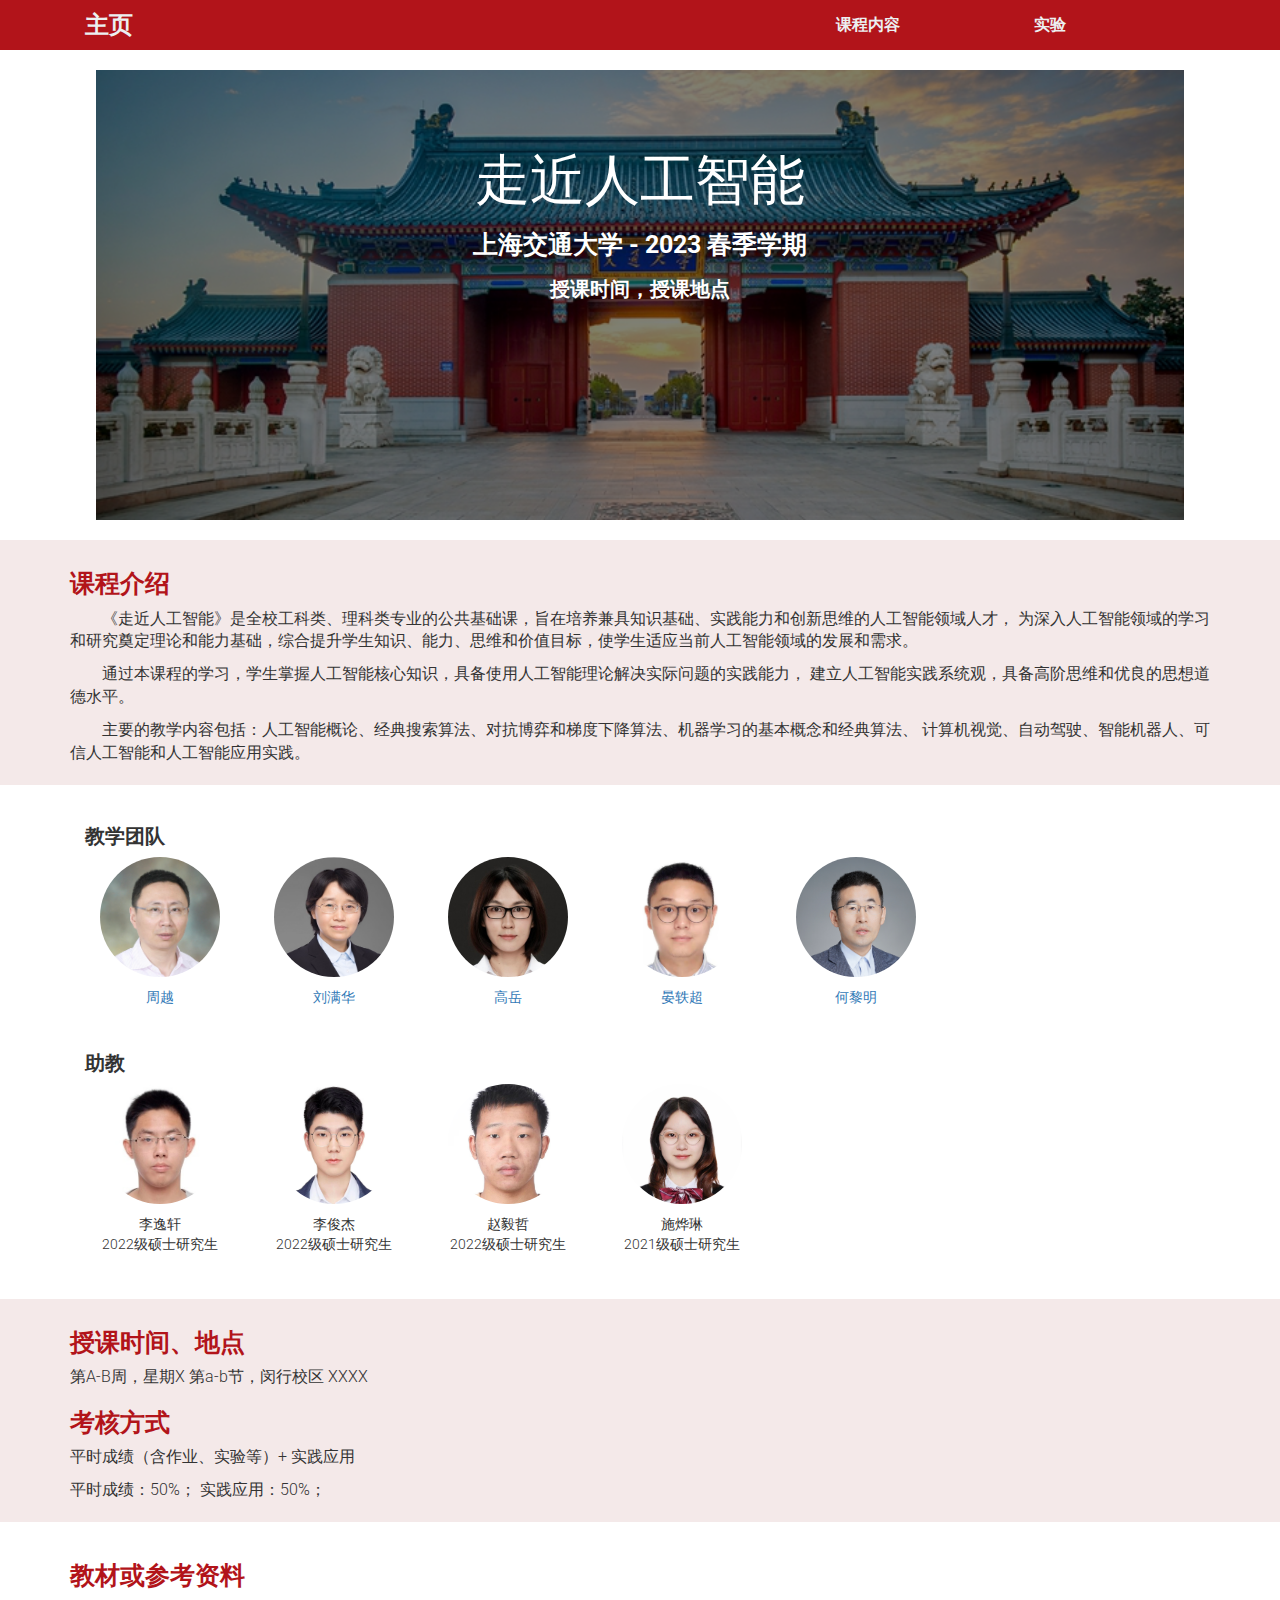
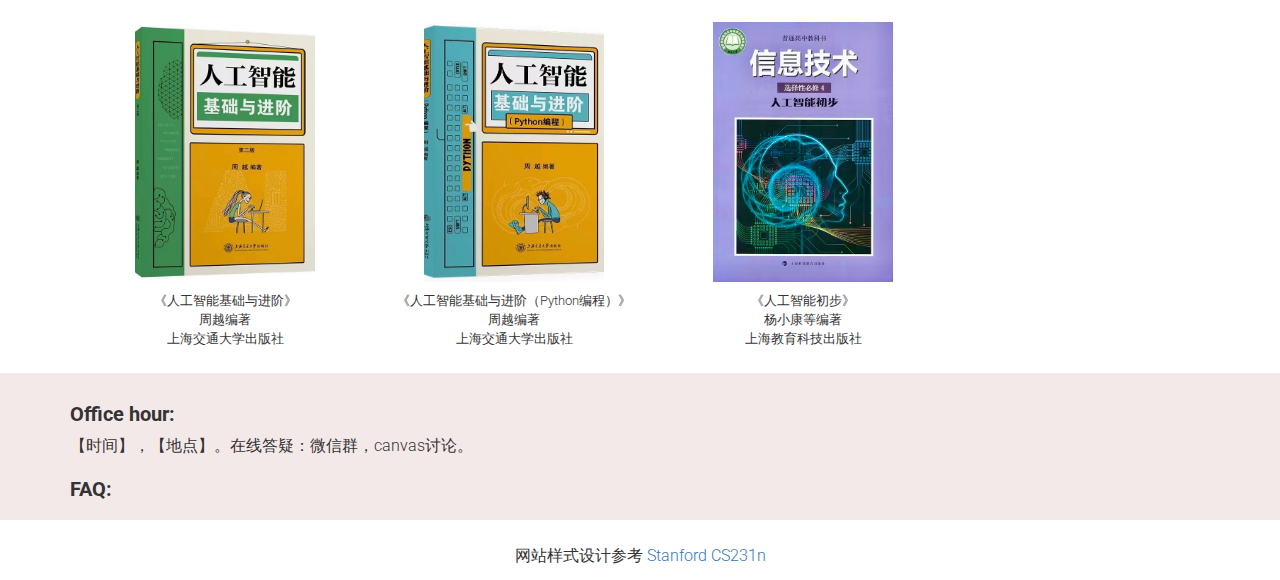
==== commit 764bc696: "update info" ====
--- a/index.html
+++ b/index.html
@@ -140,6 +140,12 @@
                 <!-- <div>人工智能研究院<br>助理教授<br></div> -->
             </div>
 
+            <div class="instructor" style="margin-bottom: 25px;">
+                <div class="instructorphoto"><img src="img/photo/lmhe.jpg"></div>
+                <div><a href="" target="_blank">何黎明</a></div>
+                <!-- <div>人工智能研究院<br>助理教授<br></div> -->
+            </div>
+
             
         </div>
 
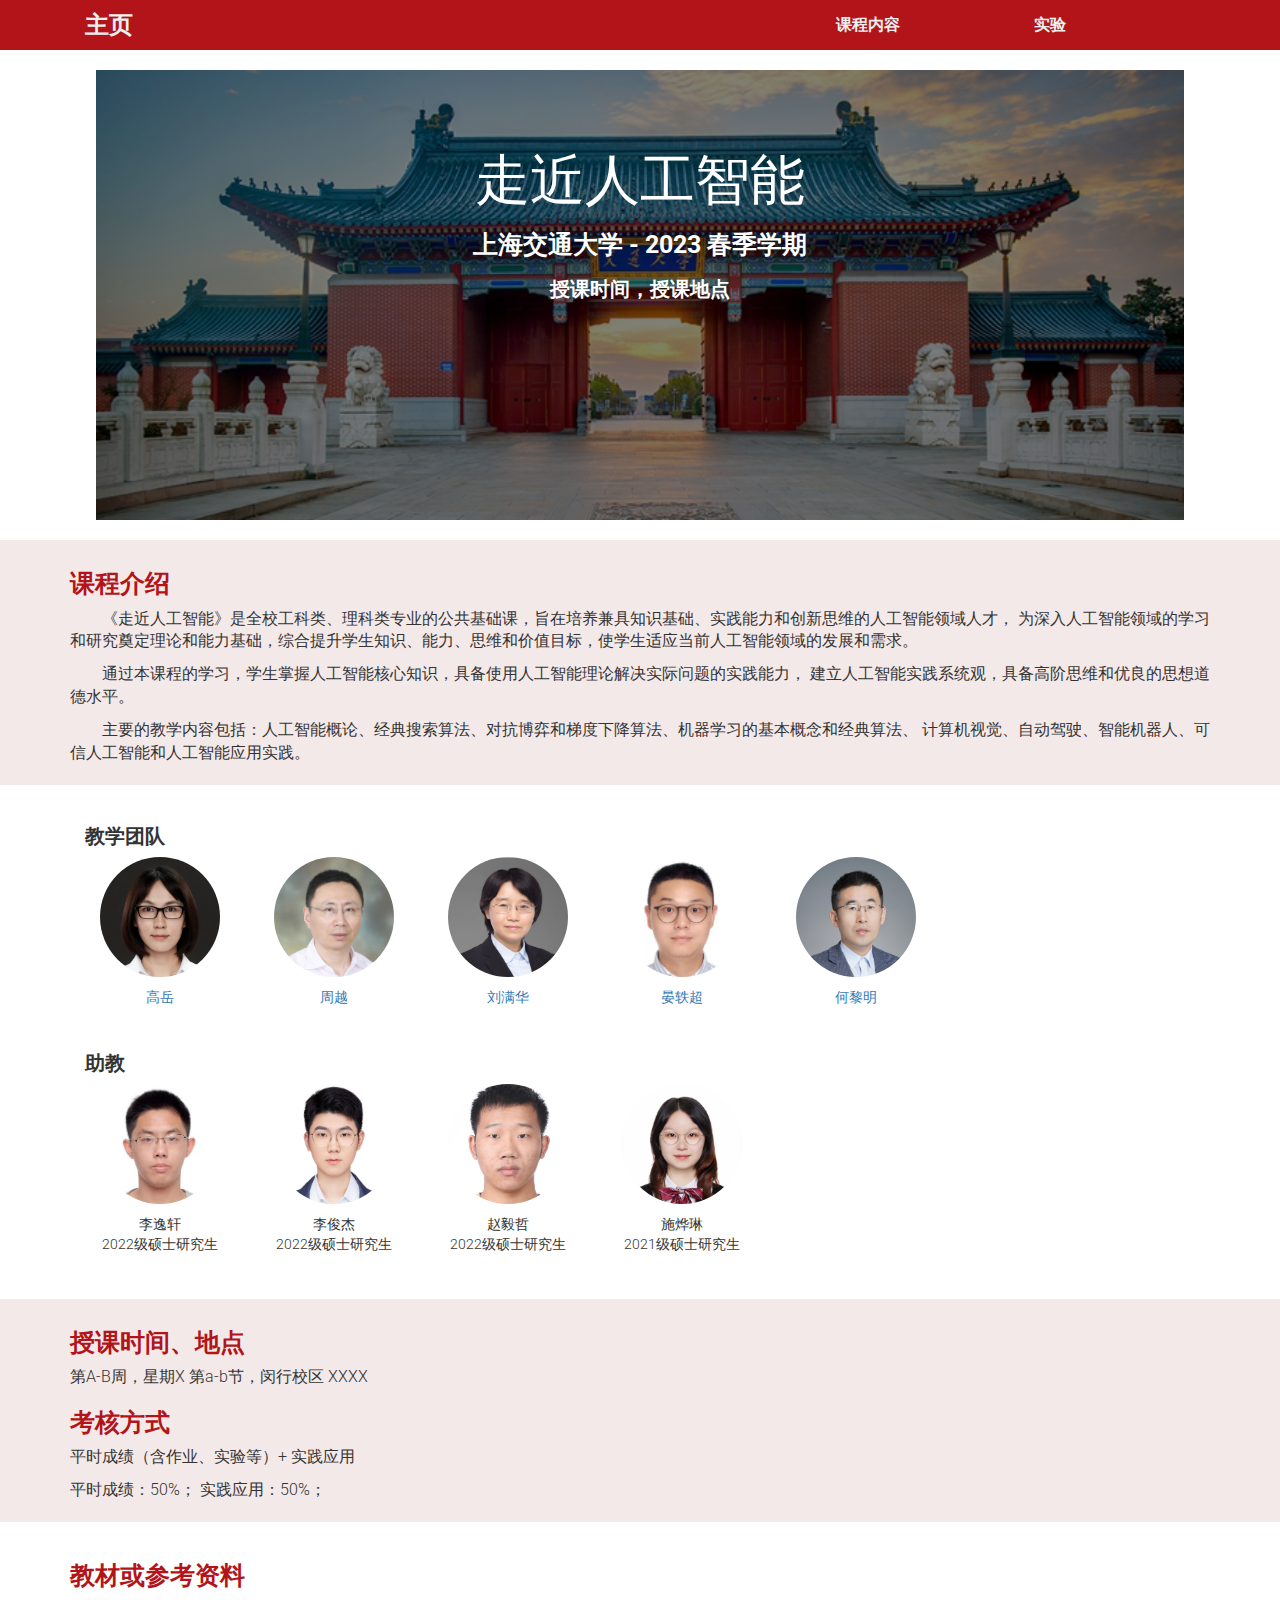
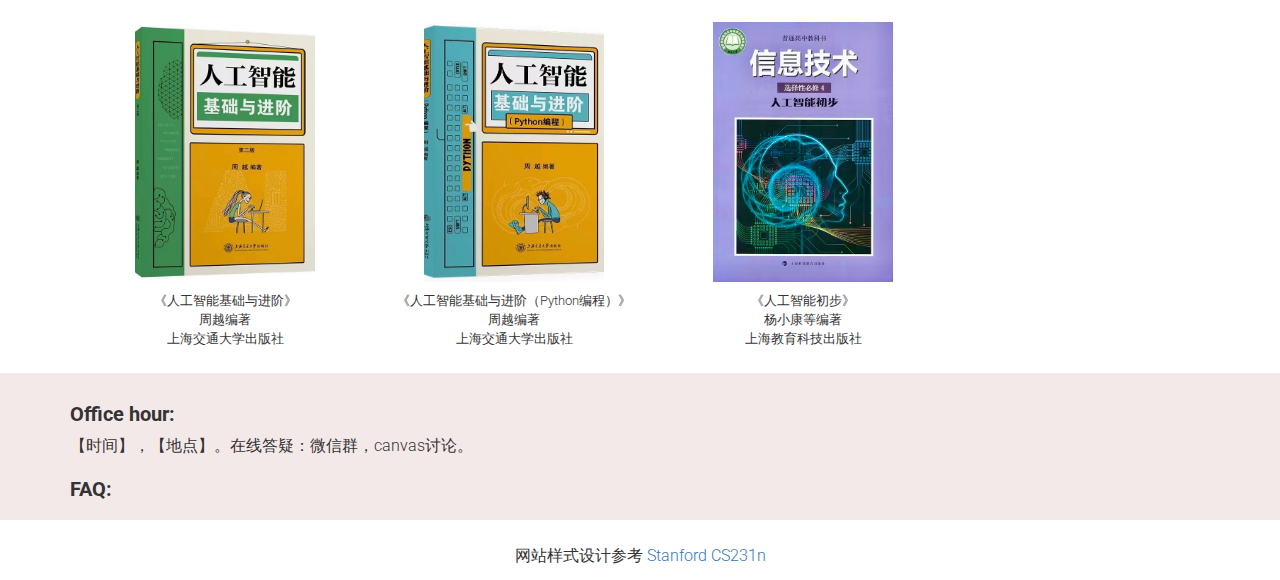
==== commit d047ecd1: "update info" ====
--- a/index.html
+++ b/index.html
@@ -116,6 +116,13 @@
     <div class="container sec" id="people">
         <div class="col-md-12">
             <h3>教学团队</h3>
+
+            <div class="instructor" style="margin-bottom: 25px;">
+                <div class="instructorphoto"><img src="img/photo/ygao.jpeg"></div>
+                <div><a href="" target="_blank">高岳</a></div>
+                <!-- <div>人工智能研究院<br>副教授<br></div> -->
+            </div>
+
             <div class="instructor" style="margin-bottom: 25px;">
                 <div class="instructorphoto"><img src="img/photo/yzhou2.jpg"></div>
                 <div><a href="" target="_blank">周越</a></div>
@@ -126,12 +133,6 @@
                 <div class="instructorphoto"><img src="img/photo/mhliu2.jpg"></div>
                 <div><a href="" target="_blank">刘满华</a></div>
                 <!-- <div>人工智能研究院<br>教授<br></div> -->
-            </div>
-
-            <div class="instructor" style="margin-bottom: 25px;">
-                <div class="instructorphoto"><img src="img/photo/ygao.jpeg"></div>
-                <div><a href="" target="_blank">高岳</a></div>
-                <!-- <div>人工智能研究院<br>副教授<br></div> -->
             </div>
 
             <div class="instructor" style="margin-bottom: 25px;">
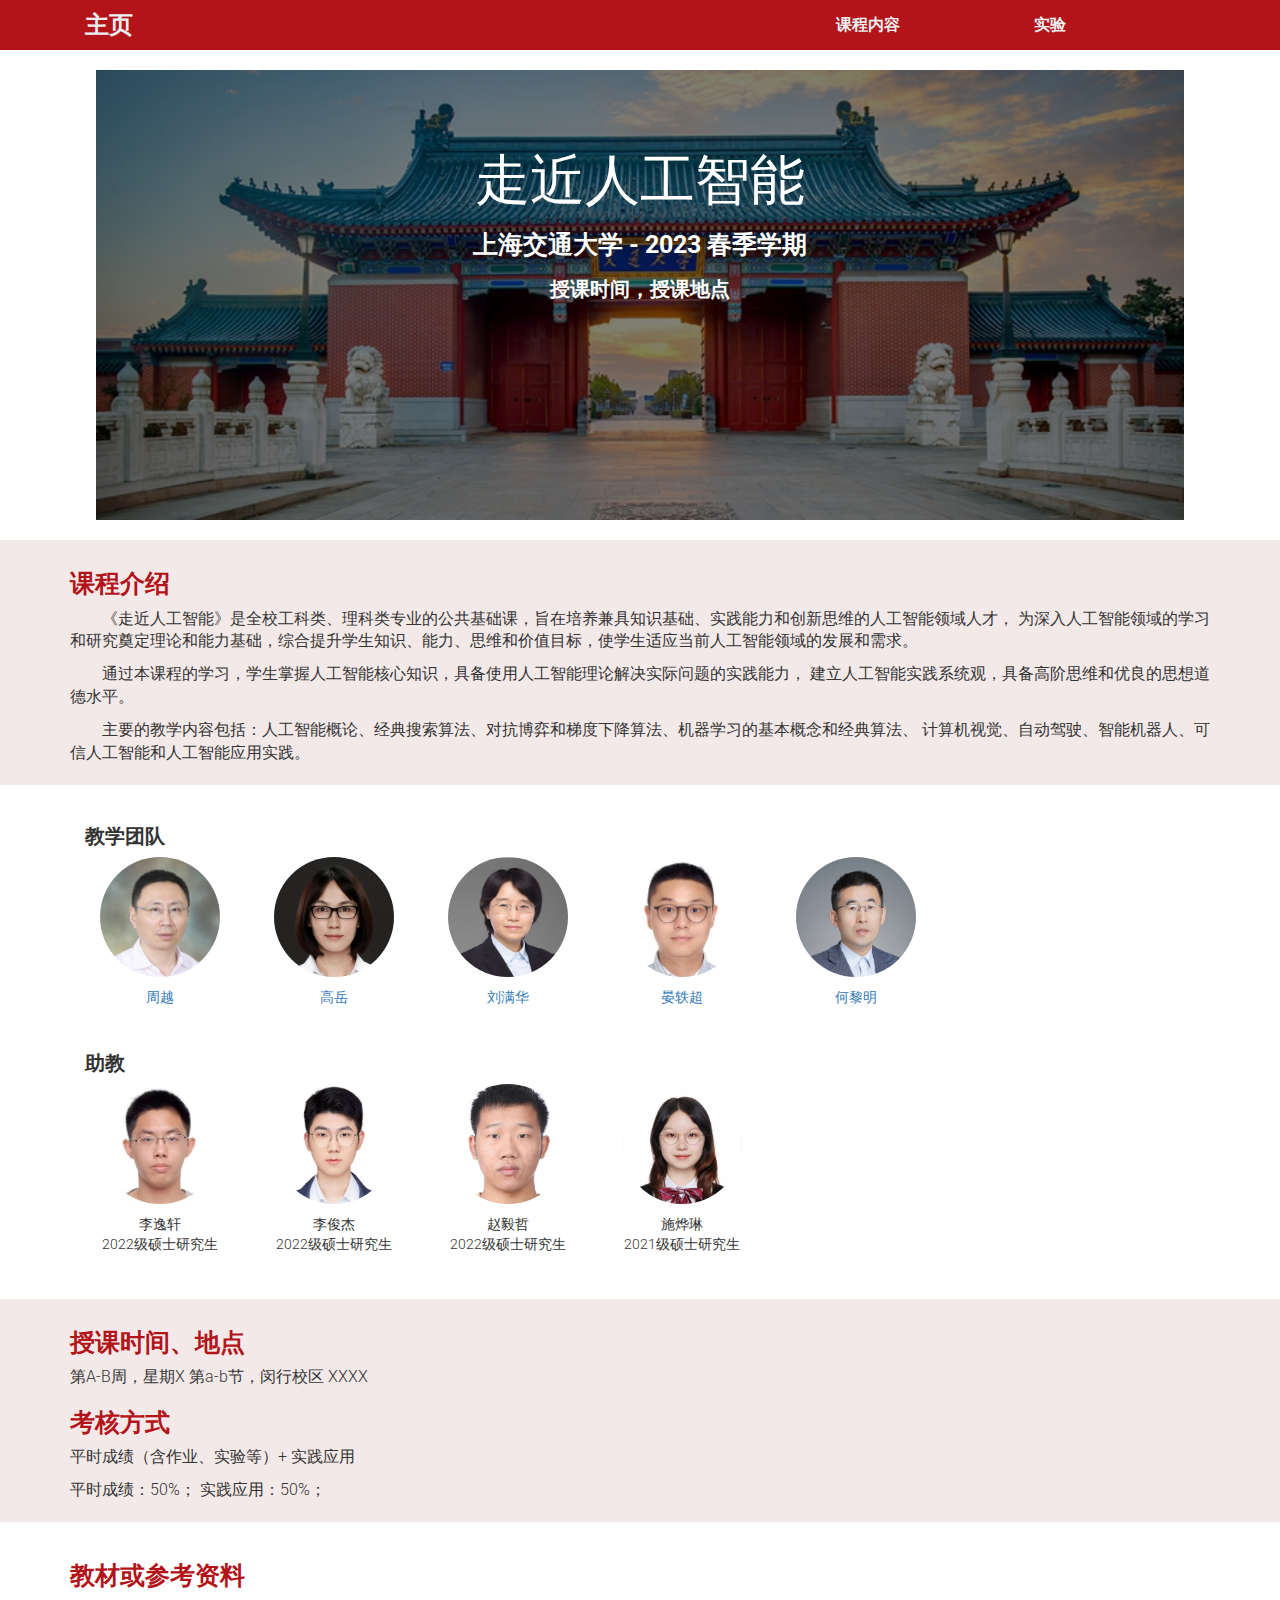
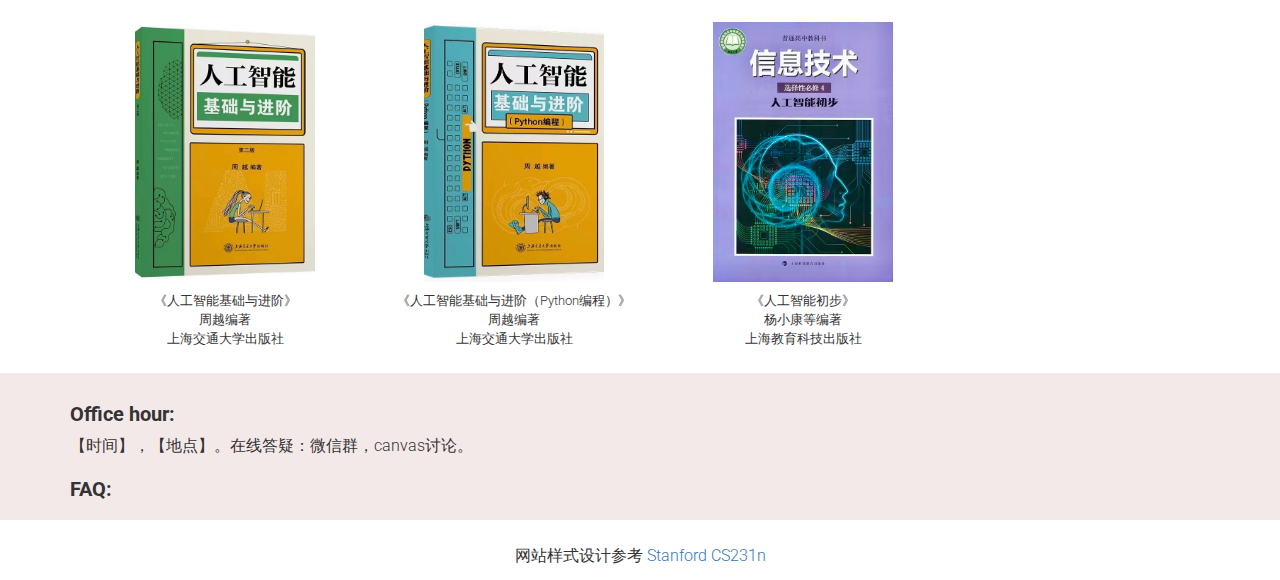
==== commit b729af66: "update info" ====
--- a/index.html
+++ b/index.html
@@ -118,15 +118,15 @@
             <h3>教学团队</h3>
 
             <div class="instructor" style="margin-bottom: 25px;">
+                <div class="instructorphoto"><img src="img/photo/yzhou2.jpg"></div>
+                <div><a href="" target="_blank">周越</a></div>
+                <!-- <div>自动化系<br>主管教学副系主任<br></div> -->
+            </div>
+
+            <div class="instructor" style="margin-bottom: 25px;">
                 <div class="instructorphoto"><img src="img/photo/ygao.jpeg"></div>
                 <div><a href="" target="_blank">高岳</a></div>
                 <!-- <div>人工智能研究院<br>副教授<br></div> -->
-            </div>
-
-            <div class="instructor" style="margin-bottom: 25px;">
-                <div class="instructorphoto"><img src="img/photo/yzhou2.jpg"></div>
-                <div><a href="" target="_blank">周越</a></div>
-                <!-- <div>自动化系<br>主管教学副系主任<br></div> -->
             </div>
             
             <div class="instructor" style="margin-bottom: 25px;">
